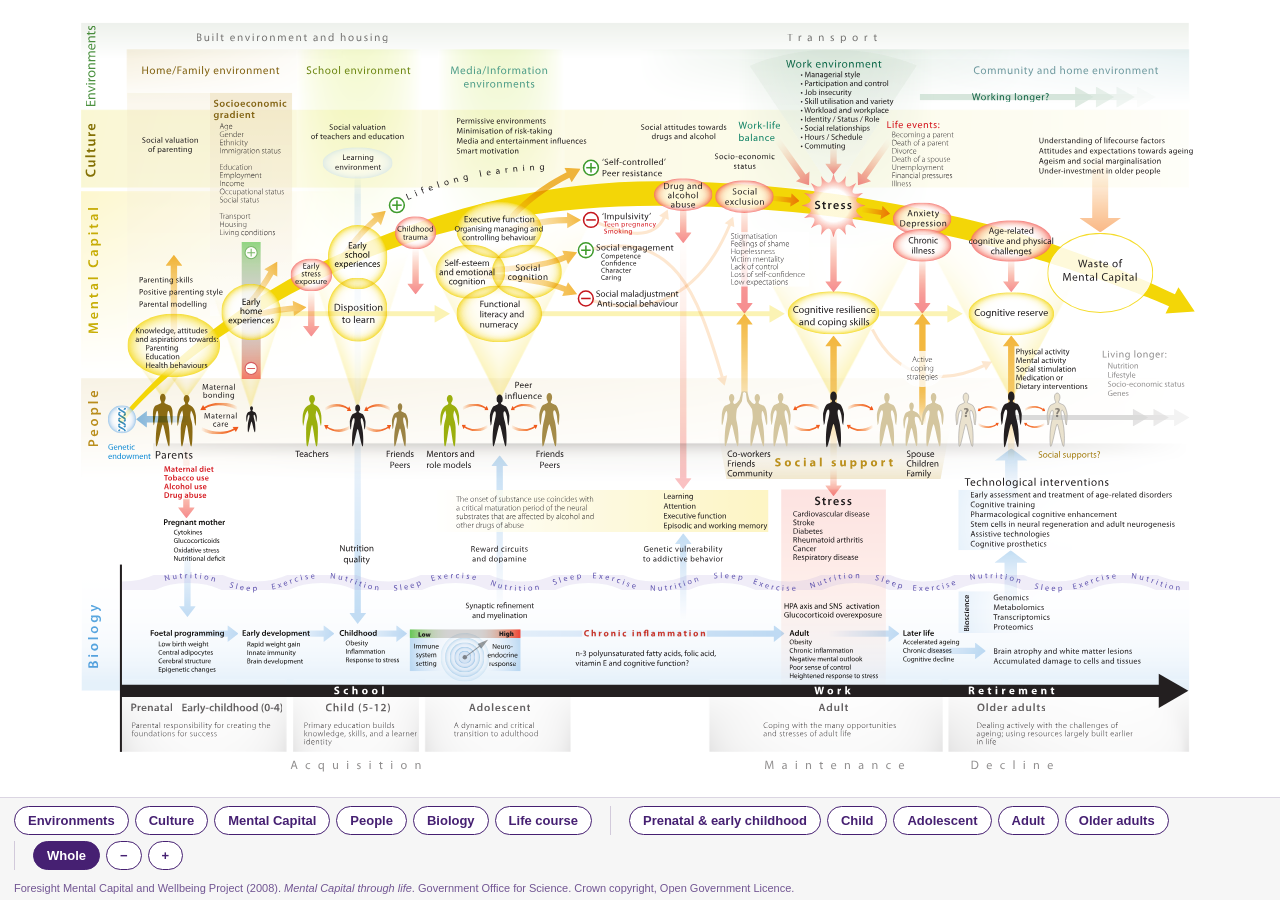
==== mwn/index.html @ 4bf3a2c7 "Add Mental Capital through life pan/zoom widget and embed it with fragment-driven viewpoints Co-Auth" ====
<!doctype html>
<html lang="en">
<head>
<meta charset="utf-8">
<meta name="viewport" content="width=device-width, initial-scale=1">
<title>Mental Capital through life</title>
<link rel="stylesheet" href="mwn.css">
</head>
<body>
<div id="stage" aria-label="Mental Capital through life diagram, pan and zoom">
  <div id="host"></div>
  <div id="loading">Loading diagram…</div>
</div>

<nav id="toolbar" aria-label="Viewpoints">
  <div class="group" id="views-bands"></div>
  <div class="group" id="views-stages"></div>
  <div class="group" id="views-misc">
    <button data-view="whole" title="Whole diagram (0)">Whole</button>
    <button id="zoom-out" title="Zoom out (−)">−</button>
    <button id="zoom-in" title="Zoom in (+)">+</button>
  </div>
</nav>

<p id="credit">
  Foresight Mental Capital and Wellbeing Project (2008). <em>Mental Capital through life</em>.
  Government Office for Science. Crown copyright, Open Government Licence.
</p>

<script src="mwn.js"></script>
</body>
</html>
---- mwn/mwn.css ----
:root {
  --purple-dark: #2a0b44;
  --purple: #462072;
  --grey: #f6f6f6;
  --teal: #00e6cb;
  --gold: #fbb109;
  --white: #ffffff;
}
html, body { height: 100%; margin: 0; }
body {
  display: flex;
  flex-direction: column;
  background: var(--white);
  color: var(--purple);
  font-family: "Open Sans", Arial, sans-serif;
  overflow: hidden;
  user-select: none;
}
#stage {
  position: relative;
  flex: 1 1 auto;
  min-height: 0;
  overflow: hidden;
  cursor: grab;
  background: var(--white);
}
#stage.dragging { cursor: grabbing; }
#host, #host svg { position: absolute; inset: 0; width: 100%; height: 100%; }
#host svg { display: block; }
#loading {
  position: absolute; inset: 0;
  display: flex; align-items: center; justify-content: center;
  font-size: 18px; color: var(--purple);
  background: var(--white);
  transition: opacity .3s;
}
#loading.hidden { opacity: 0; pointer-events: none; }

#toolbar {
  flex: 0 0 auto;
  display: flex;
  flex-wrap: wrap;
  gap: 6px 18px;
  align-items: center;
  padding: 8px 14px;
  background: var(--grey);
  border-top: 1px solid rgba(70, 32, 114, .15);
}
#toolbar .group { display: flex; flex-wrap: wrap; gap: 6px; }
#toolbar .group + .group { padding-left: 18px; border-left: 1px solid rgba(70, 32, 114, .2); }
#toolbar button {
  font: 600 13px/1 "Open Sans", Arial, sans-serif;
  color: var(--purple);
  background: var(--white);
  border: 1.5px solid var(--purple);
  border-radius: 999px;
  padding: 7px 13px;
  cursor: pointer;
  transition: background .15s, color .15s;
}
#toolbar button:hover { background: rgba(70, 32, 114, .08); }
#toolbar button.active { background: var(--purple); color: var(--white); }
#toolbar button:focus-visible { outline: 3px solid var(--teal); outline-offset: 1px; }
#zoom-in, #zoom-out { min-width: 34px; padding-left: 0; padding-right: 0; font-size: 16px; }

#credit {
  flex: 0 0 auto;
  margin: 0;
  padding: 4px 14px 6px;
  font-size: 11px;
  color: rgba(70, 32, 114, .75);
  background: var(--grey);
}
#credit em { font-style: italic; }

/* embedded in a slide: hide the toolbar and credit (the deck drives it) */
body.embedded #toolbar, body.embedded #credit { display: none; }
body.embedded.show-toolbar #toolbar { display: flex; }
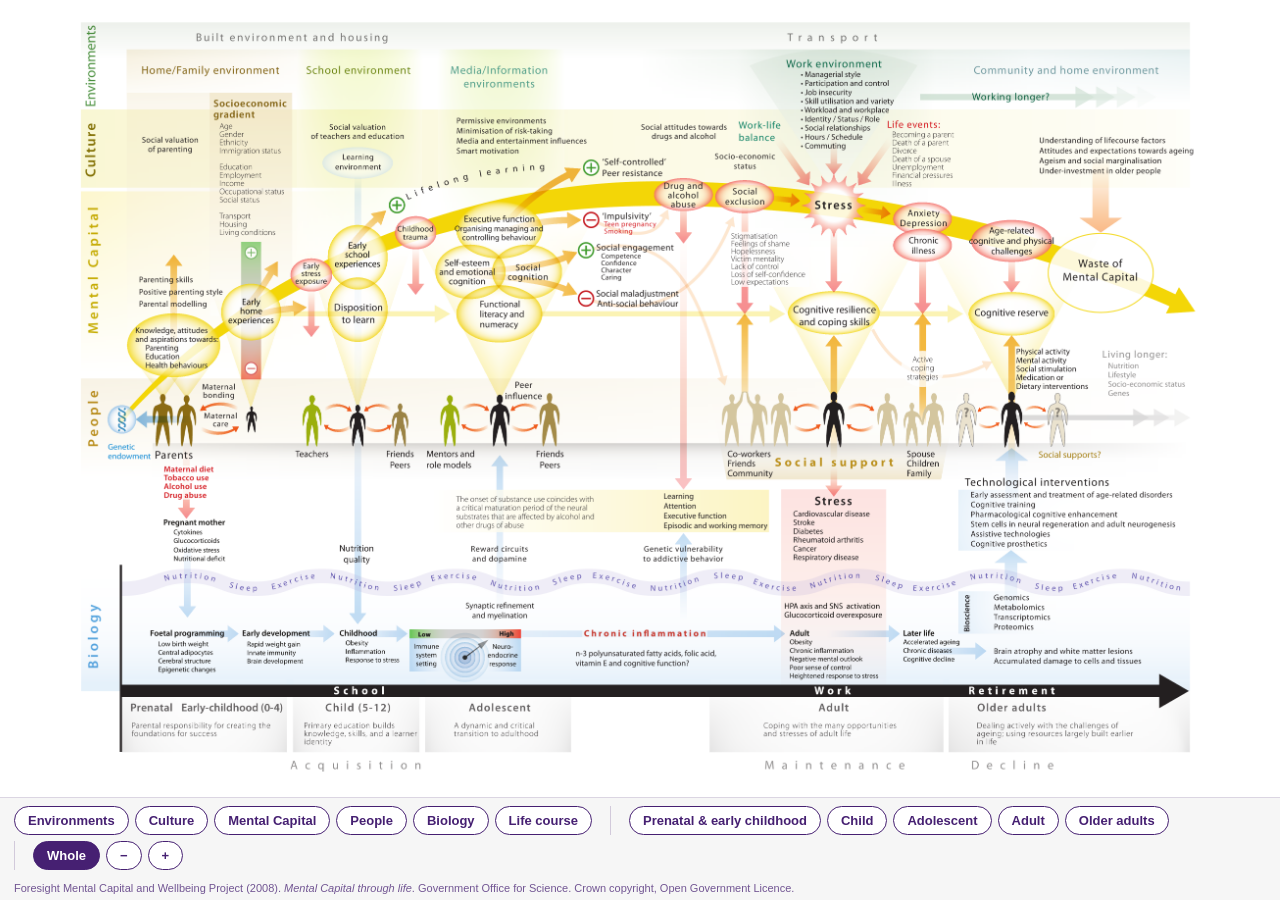
==== commit 8849810c: "Use a 300 dpi raster for the MWN diagram: cairo SVG conversions render blank outside Chrome Co-Autho" ====
--- a/mwn/index.html
+++ b/mwn/index.html
@@ -4,7 +4,87 @@
 <meta charset="utf-8">
 <meta name="viewport" content="width=device-width, initial-scale=1">
 <title>Mental Capital through life</title>
-<link rel="stylesheet" href="mwn.css">
+<style>
+:root {
+  --purple-dark: #2a0b44;
+  --purple: #462072;
+  --grey: #f6f6f6;
+  --teal: #00e6cb;
+  --gold: #fbb109;
+  --white: #ffffff;
+}
+html, body { height: 100%; margin: 0; }
+body {
+  display: flex;
+  flex-direction: column;
+  background: var(--white);
+  color: var(--purple);
+  font-family: "Open Sans", Arial, sans-serif;
+  overflow: hidden;
+  user-select: none;
+}
+#stage {
+  position: relative;
+  flex: 1 1 auto;
+  min-height: 0;
+  overflow: hidden;
+  cursor: grab;
+  background: var(--white);
+}
+#stage.dragging { cursor: grabbing; }
+#host, #host svg { position: absolute; inset: 0; width: 100%; height: 100%; }
+#host svg { display: block; }
+#loading {
+  position: absolute; inset: 0;
+  display: flex; align-items: center; justify-content: center;
+  font-size: 18px; color: var(--purple);
+  background: var(--white);
+  transition: opacity .3s;
+}
+#loading.hidden { opacity: 0; pointer-events: none; }
+
+#toolbar {
+  flex: 0 0 auto;
+  display: flex;
+  flex-wrap: wrap;
+  gap: 6px 18px;
+  align-items: center;
+  padding: 8px 14px;
+  background: var(--grey);
+  border-top: 1px solid rgba(70, 32, 114, .15);
+}
+#toolbar .group { display: flex; flex-wrap: wrap; gap: 6px; }
+#toolbar .group + .group { padding-left: 18px; border-left: 1px solid rgba(70, 32, 114, .2); }
+#toolbar button {
+  font: 600 13px/1 "Open Sans", Arial, sans-serif;
+  color: var(--purple);
+  background: var(--white);
+  border: 1.5px solid var(--purple);
+  border-radius: 999px;
+  padding: 7px 13px;
+  cursor: pointer;
+  transition: background .15s, color .15s;
+}
+#toolbar button:hover { background: rgba(70, 32, 114, .08); }
+#toolbar button.active { background: var(--purple); color: var(--white); }
+#toolbar button:focus-visible { outline: 3px solid var(--teal); outline-offset: 1px; }
+#zoom-in, #zoom-out { min-width: 34px; padding-left: 0; padding-right: 0; font-size: 16px; }
+
+#credit {
+  flex: 0 0 auto;
+  margin: 0;
+  padding: 4px 14px 6px;
+  font-size: 11px;
+  color: rgba(70, 32, 114, .75);
+  background: var(--grey);
+}
+#credit em { font-style: italic; }
+
+/* embedded in a slide: hide the toolbar and credit (the deck drives it) */
+body.embedded #toolbar, body.embedded #credit { display: none; }
+body.embedded.show-toolbar #toolbar { display: flex; }
+
+</style>
 </head>
 <body>
 <div id="stage" aria-label="Mental Capital through life diagram, pan and zoom">
@@ -27,6 +107,223 @@
   Government Office for Science. Crown copyright, Open Government Licence.
 </p>
 
-<script src="mwn.js"></script>
+<script>window.MWN_SVG = "<svg xmlns=\"http://www.w3.org/2000/svg\" viewBox=\"0 0 1190.55 841.89\"><image x=\"0\" y=\"0\" width=\"1190.55\" height=\"841.89\" preserveAspectRatio=\"none\" href=\"[data-uri]